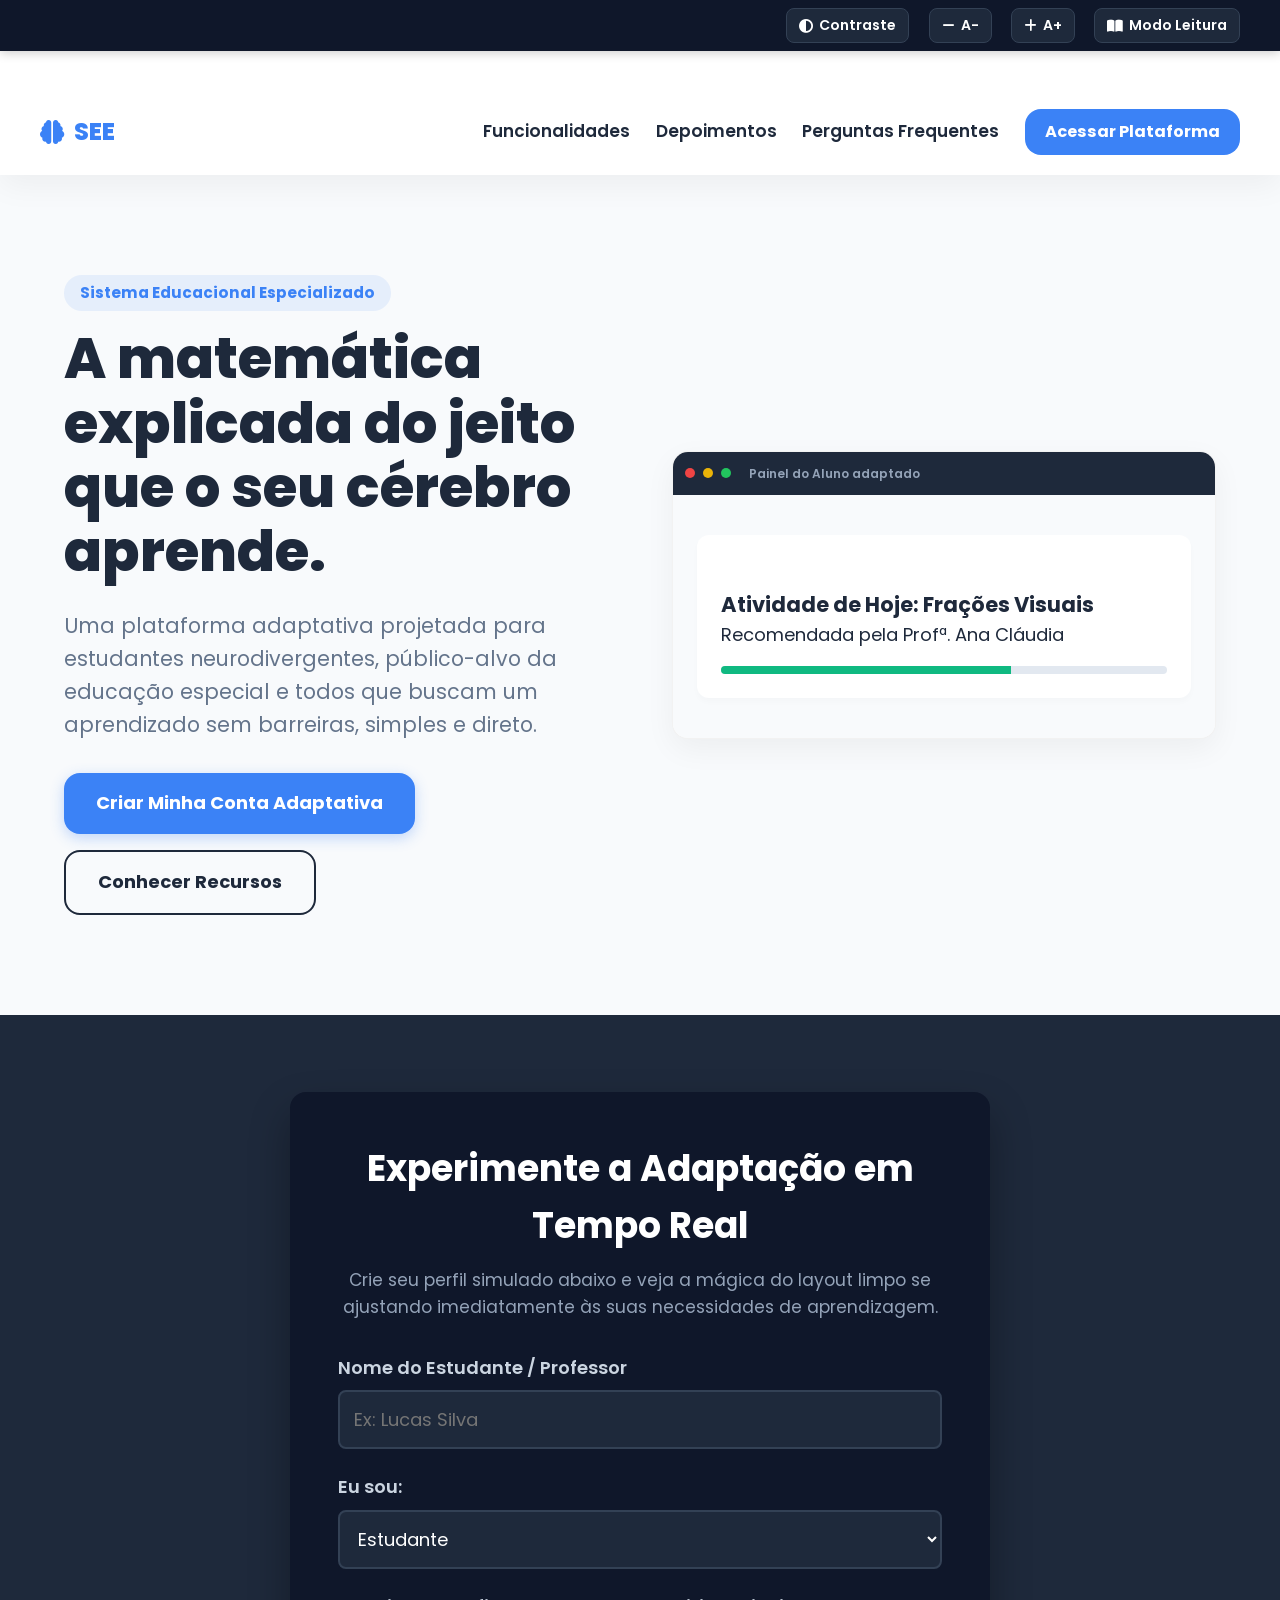
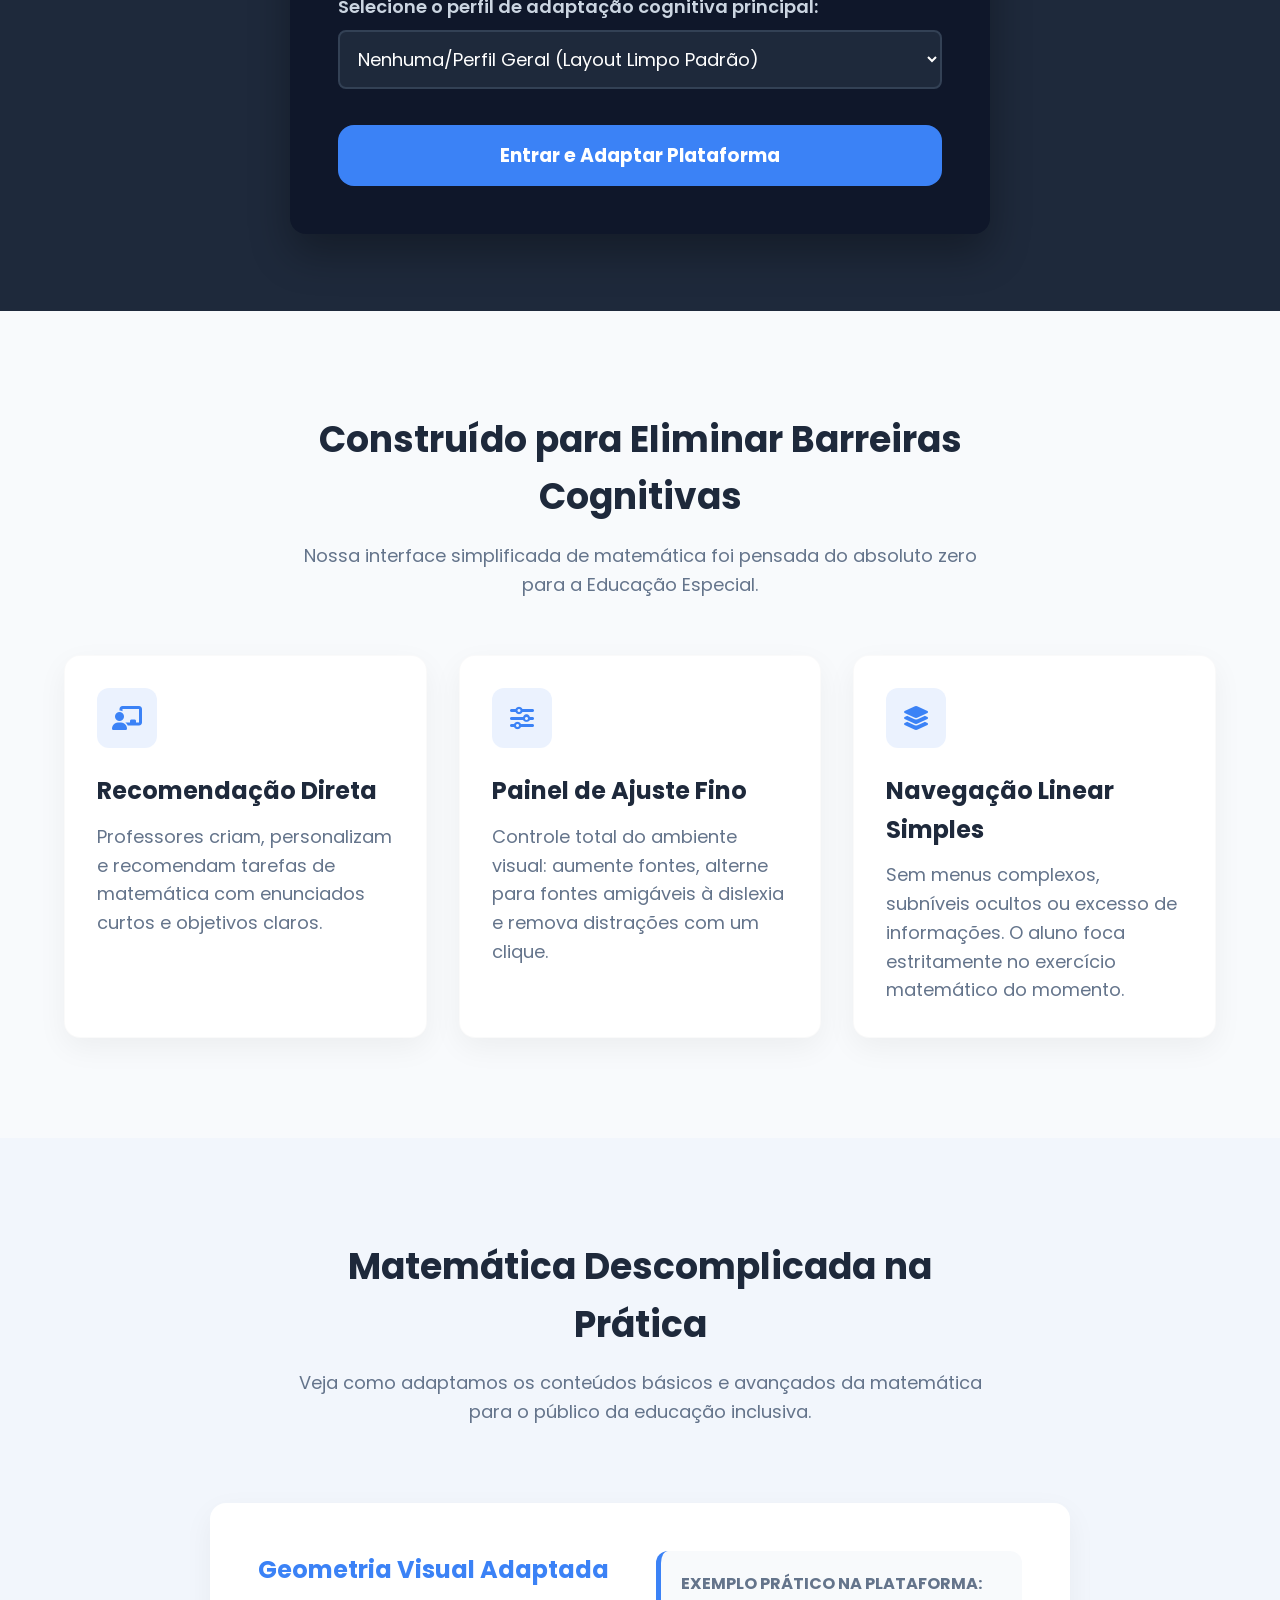
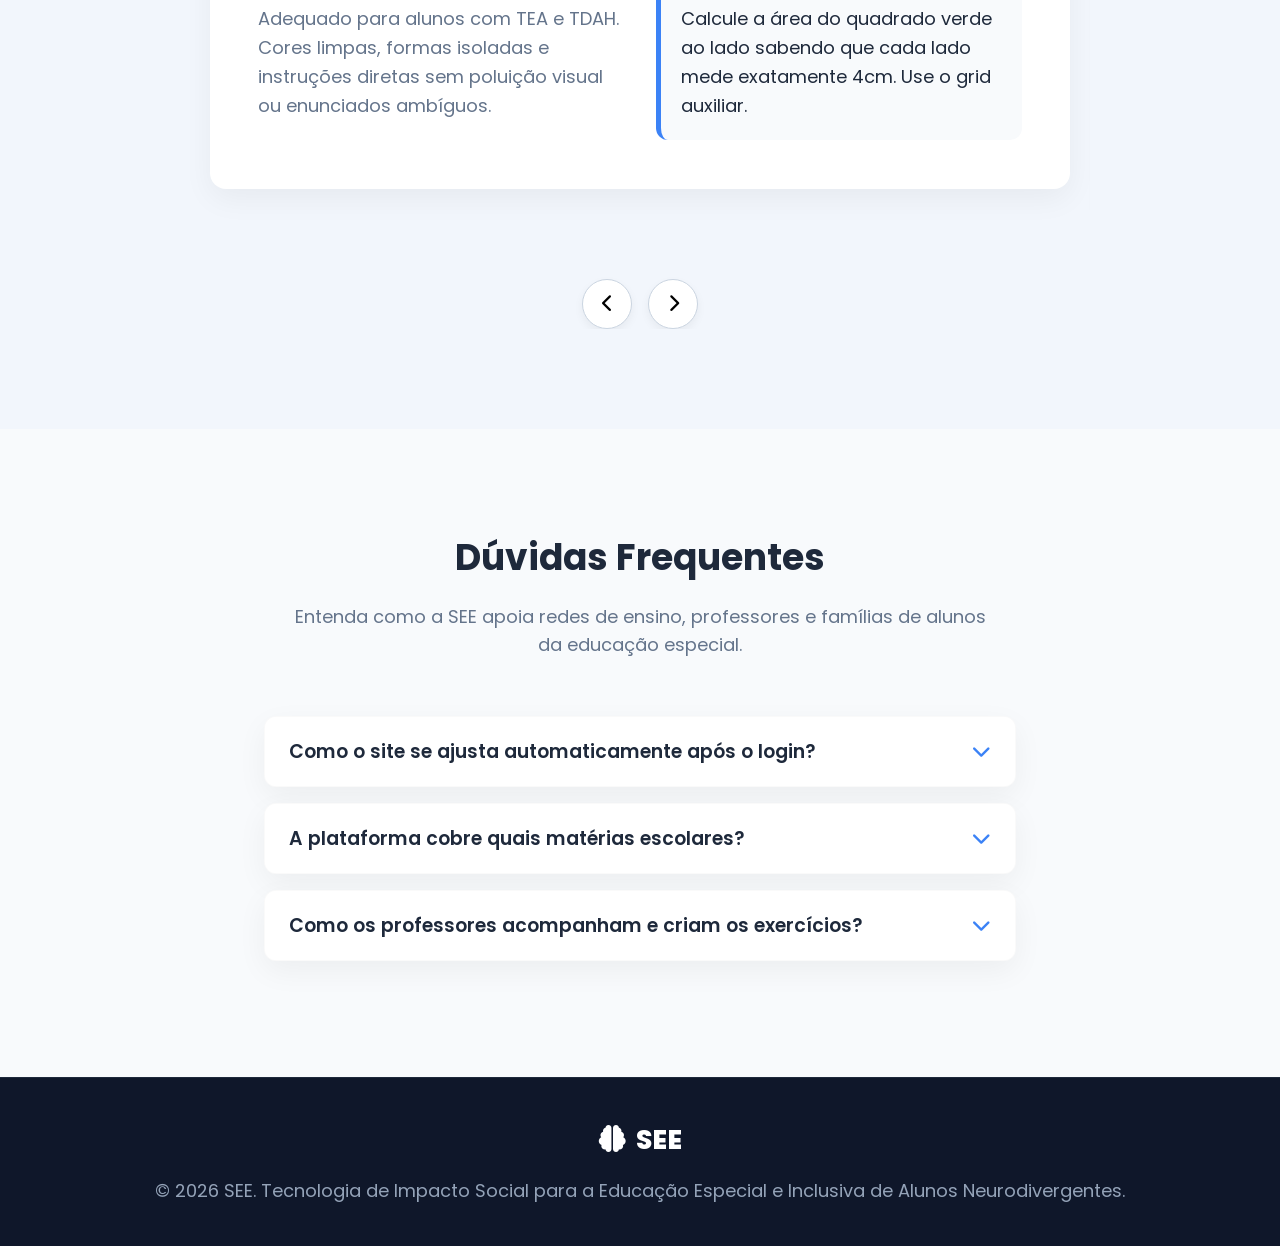
==== index.html @ 88fe9077 "Add files via upload" ====
<!DOCTYPE html>
<html lang="pt-BR">
<head>
    <meta charset="UTF-8">
    <meta name="viewport" content="width=device-width, initial-scale=1.0">
    <title>SEE</title> | Sistema Educacional Especializado</title>
    <link rel="preconnect" href="https://fonts.googleapis.com">
    <link rel="preconnect" href="https://fonts.gstatic.com" crossorigin>
    <link href="https://fonts.googleapis.com/css2?family=Poppins:wght@400;600;700;800&display=swap" rel="stylesheet">
    <link rel="stylesheet" href="https://cdnjs.cloudflare.com/ajax/libs/font-awesome/6.4.0/css/all.min.css">
    <link rel="stylesheet" href="style.css">
</head>
<body>

    <nav class="accessibility-bar" aria-label="Ferramentas de Acessibilidade">
        <div class="accessibility-container">
            <button id="btn-contrast" class="acc-btn" title="Alternar Alto Contraste" aria-label="Alternar Alto Contraste">
                <i class="fa-solid fa-circle-half-stroke" aria-hidden="true"></i> Contraste
            </button>
            <button id="btn-font-decrease" class="acc-btn" title="Diminuir Fonte" aria-label="Diminuir Fonte">
                <i class="fa-solid fa-minus" aria-hidden="true"></i> A-
            </button>
            <button id="btn-font-increase" class="acc-btn" title="Aumentar Fonte" aria-label="Aumentar Fonte">
                <i class="fa-solid fa-plus" aria-hidden="true"></i> A+
            </button>
            <button id="btn-reader-mode" class="acc-btn" title="Alternar Modo de Leitura Limpa" aria-label="Alternar Modo de Leitura Limpa">
                <i class="fa-solid fa-book-open" aria-hidden="true"></i> Modo Leitura
            </button>
        </div>
    </nav>

    <header class="main-header">
        <div class="header-container">
            <a href="#" class="logo" aria-label="Includo Math Home">
                <i class="fa-solid fa-brain" aria-hidden="true"></i> <span>SEE</span>
            </a>
            <nav class="main-nav" aria-label="Navegação Principal">
                <a href="#funcionalidades">Funcionalidades</a>
                <a href="#depoimentos">Depoimentos</a>
                <a href="#faq">Perguntas Frequentes</a>
                <a href="#auth-section" class="btn-primary-sm">Acessar Plataforma</a>
            </nav>
        </div>
    </header>

    <main>
        <section class="hero-section">
            <div class="hero-container">
                <div class="hero-content">
                    <span class="badge">Sistema Educacional Especializado</span>
                    <h1>A matemática explicada do jeito que o seu cérebro aprende.</h1>
                    <p>Uma plataforma adaptativa projetada para estudantes neurodivergentes, público-alvo da educação especial e todos que buscam um aprendizado sem barreiras, simples e direto.</p>
                    <div class="hero-actions">
                        <a href="#auth-section" class="btn-primary">Criar Minha Conta Adaptativa</a>
                        <a href="#funcionalidades" class="btn-secondary">Conhecer Recursos</a>
                    </div>
                </div>
                <div class="hero-image-wrapper">
                    <div class="interactive-preview">
                        <div class="preview-header">
                            <span class="dot"></span><span class="dot"></span><span class="dot"></span>
                            <span class="preview-title">Painel do Aluno adaptado</span>
                        </div>
                        <div class="preview-body">
                            <div class="preview-card">
                                <i class="fa-solid fa-calculator-simple icon-math"></i>
                                <h3>Atividade de Hoje: Frações Visuais</h3>
                                <p>Recomendada pela Profª. Ana Cláudia</p>
                                <div class="progress-bar-mock"><div class="progress-fill"></div></div>
                            </div>
                        </div>
                    </div>
                </div>
            </div>
        </section>

        <section id="auth-section" class="auth-section">
            <div class="auth-container">
                <div class="auth-card">
                    <h2>Experimente a Adaptação em Tempo Real</h2>
                    <p class="auth-subtitle">Crie seu perfil simulado abaixo e veja a mágica do layout limpo se ajustando imediatamente às suas necessidades de aprendizagem.</p>
                    
                    <form id="dynamic-signup-form" onsubmit="event.preventDefault();">
                        <div class="form-group">
                            <label for="user-name">Nome do Estudante / Professor</label>
                            <input type="text" id="user-name" placeholder="Ex: Lucas Silva" required>
                        </div>

                        <div class="form-group">
                            <label for="user-role">Eu sou:</label>
                            <select id="user-role" required>
                                <option value="estudante">Estudante</option>
                                <option value="professor">Professor / Educador Especialista</option>
                            </select>
                        </div>

                        <div class="form-group" id="neuro-group">
                            <label for="neuro-profile">Selecione o perfil de adaptação cognitiva principal:</label>
                            <select id="neuro-profile">
                                <option value="padrao">Nenhuma/Perfil Geral (Layout Limpo Padrão)</option>
                                <option value="tdah">TDAH (Alta Legibilidade, Menos Elementos Visuais, Foco Direto)</option>
                                <option value="tea">Autismo / TEA (Cores Suaves, Sem Distrações, Previsibilidade Alta)</option>
                                <option value="discalculia">Discalculia (Suporte Visual de Números, Fontes Espaçadas)</option>
                                <option value="dislexia">Dislexia (Fonte Opendyslexic Adaptada, Alto Contraste de Linhas)</option>
                            </select>
                        </div>

                        <button type="submit" class="btn-submit">Entrar e Adaptar Plataforma</button>
                    </form>

                    <div id="demo-feedback-message" class="demo-feedback" style="display: none;">
                        <i class="fa-solid fa-circle-check"></i> Perfil aplicado! Note como o espaçamento, fontes e cores se adequaram ao perfil selecionado para facilitar a fixação da matemática.
                    </div>
                </div>
            </div>
        </section>

        <section id="funcionalidades" class="features-section">
            <div class="section-header">
                <h2>Construído para Eliminar Barreiras Cognitivas</h2>
                <p>Nossa interface simplificada de matemática foi pensada do absoluto zero para a Educação Especial.</p>
            </div>
            <div class="features-grid">
                <div class="feature-card">
                    <div class="feature-icon"><i class="fa-solid fa-chalkboard-user"></i></div>
                    <h3>Recomendação Direta</h3>
                    <p>Professores criam, personalizam e recomendam tarefas de matemática com enunciados curtos e objetivos claros.</p>
                </div>
                <div class="feature-card">
                    <div class="feature-icon"><i class="fa-solid fa-sliders"></i></div>
                    <h3>Painel de Ajuste Fino</h3>
                    <p>Controle total do ambiente visual: aumente fontes, alterne para fontes amigáveis à dislexia e remova distrações com um clique.</p>
                </div>
                <div class="feature-card">
                    <div class="feature-icon"><i class="fa-solid fa-layer-group"></i></div>
                    <h3>Navegação Linear Simples</h3>
                    <p>Sem menus complexos, subníveis ocultos ou excesso de informações. O aluno foca estritamente no exercício matemático do momento.</p>
                </div>
            </div>
        </section>

        <section class="carousel-section">
            <div class="section-header">
                <h2>Matemática Descomplicada na Prática</h2>
                <p>Veja como adaptamos os conteúdos básicos e avançados da matemática para o público da educação inclusiva.</p>
            </div>
            <div class="carousel-wrapper">
                <div class="carousel-container" id="dynamic-carousel">
                    </div>
                <div class="carousel-controls">
                    <button id="carousel-prev" class="carousel-arrow" aria-label="Slide anterior"><i class="fa-solid fa-chevron-left"></i></button>
                    <button id="carousel-next" class="carousel-arrow" aria-label="Próximo slide"><i class="fa-solid fa-chevron-right"></i></button>
                </div>
            </div>
        </section>

        <section id="faq" class="faq-section">
            <div class="section-header">
                <h2>Dúvidas Frequentes</h2>
                <p>Entenda como a SEE apoia redes de ensino, professores e famílias de alunos da educação especial.</p>
            </div>
            <div class="faq-container" id="dynamic-accordion">
                </div>
        </section>
    </main>

    <footer class="main-footer">
        <div class="footer-container">
            <div class="footer-brand">
                <a href="#" class="logo-footer"><i class="fa-solid fa-brain"></i> SEE</a>
                <p>&copy; 2026 SEE. Tecnologia de Impacto Social para a Educação Especial e Inclusiva de Alunos Neurodivergentes.</p>
            </div>
        </div>
    </footer>

    <script src="script.js"></script>
</body>
</html>
---- style.css ----
/* ==========================================================================
   1. VARIÁVEIS :ROOT E DESIGN SYSTEM (CLEAN & BOLD)
   ========================================================================== */
:root {
    --bg-primary: #f8fafc;
    --bg-card: #ffffff;
    --text-main: #1e293b;
    --text-muted: #64748b;
    --accent-color: #3b82f6;
    --accent-hover: #1d4ed8;
    --success-color: #10b981;
    --border-radius: 16px;
    --box-shadow: 0 10px 30px rgba(0, 0, 0, 0.05);
    
    /* Configuração de tipografia fluida via clamp */
    --font-base: clamp(14px, 1vw + 12px, 18px);
    --font-heading-lg: clamp(32px, 4vw + 16px, 56px);
    --font-heading-md: clamp(24px, 2.5vw + 14px, 36px);
    --font-heading-sm: clamp(18px, 1.5vw + 14px, 24px);
    
    --transition: all 0.3s cubic-bezier(0.4, 0, 0.2, 1);
}

/* ==========================================================================
   2. REGRAS GERAIS E ACESSIBILIDADE BASE
   ========================================================================== */
* {
    box-sizing: border-box;
    margin: 0;
    padding: 0;
}

html {
    scroll-behavior: smooth;
    font-size: var(--font-base);
}

body {
    font-family: 'Poppins', sans-serif;
    background-color: var(--bg-primary);
    color: var(--text-main);
    line-height: 1.6;
    overflow-x: hidden;
    transition: var(--transition);
}

/* Modo de Leitura Limpa (Acessibilidade Avançada) */
body.reader-mode {
    background-color: #fcf8f2 !important;
    color: #2b2b2b !important;
}
body.reader-mode .hero-image-wrapper, 
body.reader-mode .feature-icon,
body.reader-mode .badge {
    display: none !important;
}
body.reader-mode * {
    letter-spacing: 0.05em !important;
    word-spacing: 0.1em !important;
}

/* Perfis de Adaptação de Neurodivergência Simulados */
body.profile-tdah {
    --bg-primary: #f1f5f9;
    --box-shadow: none;
    border: 1px solid #cbd5e1;
}
body.profile-tea {
    --bg-primary: #f0fdf4;
    --accent-color: #15803d;
    --text-main: #14532d;
}
body.profile-discalculia {
    font-weight: 600;
}
body.profile-dislexia {
    letter-spacing: 0.08em;
    word-spacing: 0.15em;
}

/* ==========================================================================
   3. BARRA DE ACESSIBILIDADE FIXA
   ========================================================================== */
.accessibility-bar {
    position: fixed;
    top: 0;
    left: 0;
    width: 100%;
    background-color: #0f172a;
    color: #ffffff;
    z-index: 1000;
    padding: 8px 16px;
    box-shadow: 0 2px 10px rgba(0,0,0,0.2);
}

.accessibility-container {
    max-width: 1200px;
    margin: 0 auto;
    display: flex;
    justify-content: flex-end;
    gap: clamp(8px, 1.5vw, 20px);
}

.acc-btn {
    background: #1e293b;
    border: 1px solid #334155;
    color: #ffffff;
    padding: 6px 12px;
    border-radius: 8px;
    cursor: pointer;
    font-size: 14px;
    font-family: inherit;
    font-weight: 600;
    display: inline-flex;
    align-items: center;
    gap: 6px;
    transition: var(--transition);
}

.acc-btn:hover, .acc-btn:focus {
    background-color: var(--accent-color);
    border-color: var(--accent-color);
}

/* ==========================================================================
   4. LAYOUTS E COMPONENTES ESTRUTURAIS
   ========================================================================== */
.main-header {
    background-color: var(--bg-card);
    padding: 80px 24px 20px 24px; /* Compensação da barra fixa superior */
    box-shadow: var(--box-shadow);
}

.header-container {
    max-width: 1200px;
    margin: 0 auto;
    display: flex;
    justify-content: space-between;
    align-items: center;
    flex-wrap: wrap;
    gap: 16px;
}

.logo {
    font-size: var(--font-heading-sm);
    font-weight: 800;
    color: var(--accent-color);
    text-decoration: none;
    display: flex;
    align-items: center;
    gap: 10px;
}

.main-nav {
    display: flex;
    align-items: center;
    gap: clamp(12px, 2vw, 32px);
}

.main-nav a:not(.btn-primary-sm) {
    color: var(--text-main);
    text-decoration: none;
    font-weight: 600;
    font-size: 0.95rem;
    transition: var(--transition);
}

.main-nav a:not(.btn-primary-sm):hover {
    color: var(--accent-color);
}

/* Botões Modernos */
.btn-primary, .btn-primary-sm, .btn-secondary, .btn-submit {
    font-family: inherit;
    font-weight: 700;
    text-decoration: none;
    border-radius: var(--border-radius);
    transition: var(--transition);
    cursor: pointer;
    display: inline-flex;
    align-items: center;
    justify-content: center;
}

.btn-primary {
    background-color: var(--accent-color);
    color: #ffffff;
    padding: 16px 32px;
    box-shadow: 0 4px 14px rgba(59, 130, 246, 0.3);
}

.btn-primary:hover {
    background-color: var(--accent-hover);
    transform: translateY(-2px);
}

.btn-primary-sm {
    background-color: var(--accent-color);
    color: #ffffff;
    padding: 10px 20px;
    font-size: 0.9rem;
}

.btn-secondary {
    background-color: transparent;
    color: var(--text-main);
    border: 2px solid var(--text-main);
    padding: 16px 32px;
}

.btn-secondary:hover {
    background-color: var(--text-main);
    color: var(--bg-card);
}

/* ==========================================================================
   5. SEÇÕES DE CONTEÚDO (HERO, AUTENTICAÇÃO, RECURSOS)
   ========================================================================== */
.hero-section {
    padding: clamp(40px, 8vw, 100px) 24px;
    max-width: 1200px;
    margin: 0 auto;
}

.hero-container {
    display: grid;
    grid-template-columns: repeat(auto-fit, minmax(300px, 130fr));
    gap: clamp(24px, 5vw, 64px);
    align-items: center;
}

.badge {
    background-color: rgba(59, 130, 246, 0.1);
    color: var(--accent-color);
    padding: 6px 16px;
    border-radius: 50px;
    font-weight: 700;
    font-size: 0.85rem;
    display: inline-block;
    margin-bottom: 16px;
}

.hero-content h1 {
    font-size: var(--font-heading-lg);
    line-height: 1.15;
    font-weight: 800;
    margin-bottom: 24px;
    color: var(--text-main);
}

.hero-content p {
    font-size: 1.15rem;
    color: var(--text-muted);
    margin-bottom: 32px;
}

.hero-actions {
    display: flex;
    flex-wrap: wrap;
    gap: 16px;
}

/* Simulador Interativo Real-Time */
.interactive-preview {
    background-color: var(--bg-card);
    border-radius: var(--border-radius);
    box-shadow: var(--box-shadow);
    border: 1px solid rgba(0,0,0,0.05);
    overflow: hidden;
}

.preview-header {
    background-color: #1e293b;
    padding: 12px;
    display: flex;
    align-items: center;
    gap: 8px;
}

.preview-header .dot {
    width: 10px;
    height: 10px;
    border-radius: 50%;
    background-color: #ef4444;
    display: inline-block;
}
.preview-header .dot:nth-child(2) { background-color: #eab308; }
.preview-header .dot:nth-child(3) { background-color: #22c55e; }

.preview-title {
    color: #94a3b8;
    font-size: 12px;
    margin-left: 10px;
    font-weight: 600;
}

.preview-body {
    padding: 40px 24px;
    background-color: var(--bg-primary);
}

.preview-card {
    background: var(--bg-card);
    padding: 24px;
    border-radius: 12px;
    box-shadow: 0 4px 6px rgba(0,0,0,0.02);
}

.icon-math {
    font-size: 32px;
    color: var(--accent-color);
    margin-bottom: 16px;
}

.progress-bar-mock {
    background-color: #e2e8f0;
    height: 8px;
    border-radius: 4px;
    margin-top: 16px;
    overflow: hidden;
}

.progress-fill {
    background-color: var(--success-color);
    width: 65%;
    height: 100%;
}

/* Seção de Formulário / Cadastro Real */
.auth-section {
    background-color: #1e293b;
    color: #ffffff;
    padding: clamp(40px, 6vw, 80px) 24px;
}

.auth-container {
    max-width: 700px;
    margin: 0 auto;
}

.auth-card {
    background-color: #0f172a;
    padding: clamp(24px, 4vw, 48px);
    border-radius: var(--border-radius);
    box-shadow: 0 20px 40px rgba(0,0,0,0.3);
}

.auth-card h2 {
    font-size: var(--font-heading-md);
    text-align: center;
    margin-bottom: 12px;
}

.auth-subtitle {
    text-align: center;
    color: #94a3b8;
    margin-bottom: 32px;
    font-size: 0.95rem;
}

.form-group {
    margin-bottom: 24px;
}

.form-group label {
    display: block;
    margin-bottom: 8px;
    font-weight: 600;
    color: #cbd5e1;
}

.form-group input, .form-group select {
    width: 100%;
    padding: 14px;
    background-color: #1e293b;
    border: 2px solid #334155;
    border-radius: 8px;
    color: #ffffff;
    font-family: inherit;
    font-size: 1rem;
    transition: var(--transition);
}

.form-group input:focus, .form-group select:focus {
    border-color: var(--accent-color);
    outline: none;
}

.btn-submit {
    width: 100%;
    background-color: var(--accent-color);
    color: #ffffff;
    border: none;
    padding: 16px;
    font-size: 1.05rem;
    margin-top: 12px;
}

.btn-submit:hover {
    background-color: var(--accent-hover);
}

.demo-feedback {
    background-color: rgba(16, 185, 129, 0.15);
    border: 1px solid var(--success-color);
    color: #34d399;
    padding: 16px;
    border-radius: 8px;
    margin-top: 20px;
    font-weight: 600;
    display: flex;
    align-items: center;
    gap: 12px;
}

/* Recursos Estáticos Grid */
.features-section {
    padding: clamp(60px, 8vw, 100px) 24px;
    max-width: 1200px;
    margin: 0 auto;
}

.section-header {
    text-align: center;
    max-width: 700px;
    margin: 0 auto 56px auto;
}

.section-header h2 {
    font-size: var(--font-heading-md);
    margin-bottom: 16px;
}

.section-header p {
    color: var(--text-muted);
}

.features-grid {
    display: grid;
    grid-template-columns: repeat(auto-fit, minmax(280px, 1fr));
    gap: clamp(16px, 3vw, 32px);
}

.feature-card {
    background-color: var(--bg-card);
    padding: 32px;
    border-radius: var(--border-radius);
    box-shadow: var(--box-shadow);
    border: 1px solid rgba(0,0,0,0.02);
    transition: var(--transition);
}

.feature-card:hover {
    transform: translateY(-4px);
}

.feature-icon {
    width: 60px;
    height: 60px;
    background-color: rgba(59, 130, 246, 0.1);
    color: var(--accent-color);
    border-radius: 12px;
    display: flex;
    align-items: center;
    justify-content: center;
    font-size: 24px;
    margin-bottom: 24px;
}

.feature-card h3 {
    font-size: var(--font-heading-sm);
    margin-bottom: 12px;
}

.feature-card p {
    color: var(--text-muted);
}

/* ==========================================================================
   6. COMPONENTE 1: CARROSSEL DE MATEMÁTICA INCLUSIVA
   ========================================================================== */
.carousel-section {
    background-color: rgba(59, 130, 246, 0.03);
    padding: clamp(60px, 8vw, 100px) 24px;
}

.carousel-wrapper {
    max-width: 900px;
    margin: 0 auto;
    position: relative;
    overflow: hidden;
}

.carousel-container {
    display: flex;
    transition: transform 0.5s ease-in-out;
}

.carousel-item {
    min-width: 100%;
    box-sizing: border-box;
    padding: 20px;
}

.carousel-card {
    background-color: var(--bg-card);
    border-radius: var(--border-radius);
    padding: clamp(24px, 5vw, 48px);
    box-shadow: var(--box-shadow);
    display: grid;
    grid-template-columns: repeat(auto-fit, minmax(250px, 1fr));
    gap: 32px;
    align-items: center;
}

.carousel-item-content h3 {
    font-size: var(--font-heading-sm);
    margin-bottom: 16px;
    color: var(--accent-color);
}

.carousel-item-content p {
    color: var(--text-muted);
    margin-bottom: 20px;
}

.carousel-example-box {
    background-color: var(--bg-primary);
    padding: 20px;
    border-radius: 12px;
    border-left: 5px solid var(--accent-color);
}

.carousel-example-box strong {
    display: block;
    margin-bottom: 8px;
    font-size: 0.9rem;
    text-transform: uppercase;
    color: var(--text-muted);
}

.carousel-controls {
    display: flex;
    justify-content: center;
    gap: 16px;
    margin-top: 32px;
}

.carousel-arrow {
    background-color: var(--bg-card);
    border: 1px solid #cbd5e1;
    width: 50px;
    height: 50px;
    border-radius: 50%;
    cursor: pointer;
    display: flex;
    align-items: center;
    justify-content: center;
    font-size: 18px;
    box-shadow: 0 4px 10px rgba(0,0,0,0.05);
    transition: var(--transition);
}

.carousel-arrow:hover {
    background-color: var(--accent-color);
    color: #ffffff;
    border-color: var(--accent-color);
}

/* ==========================================================================
   7. COMPONENTE 2: ACORDEÃO (FAQ)
   ========================================================================== */
.faq-section {
    padding: clamp(60px, 8vw, 100px) 24px;
    max-width: 800px;
    margin: 0 auto;
}

.faq-item {
    background-color: var(--bg-card);
    border-radius: 12px;
    margin-bottom: 16px;
    box-shadow: var(--box-shadow);
    overflow: hidden;
    border: 1px solid rgba(0,0,0,0.02);
}

.faq-trigger {
    width: 100%;
    padding: 20px 24px;
    background: none;
    border: none;
    text-align: left;
    font-family: inherit;
    font-size: 1.05rem;
    font-weight: 600;
    color: var(--text-main);
    cursor: pointer;
    display: flex;
    justify-content: space-between;
    align-items: center;
    gap: 16px;
}

.faq-icon-state {
    transition: transform 0.3s ease;
    color: var(--accent-color);
}

.faq-item.active .faq-icon-state {
    transform: rotate(180deg);
}

.faq-content {
    max-height: 0;
    overflow: hidden;
    transition: max-height 0.3s ease-out;
    background-color: rgba(0,0,0,0.01);
}

.faq-content-inner {
    padding: 0 24px 24px 24px;
    color: var(--text-muted);
    font-size: 0.95rem;
    line-height: 1.6;
}

/* ==========================================================================
   8. RODAPÉ
   ========================================================================== */
.main-footer {
    background-color: #0f172a;
    color: #94a3b8;
    padding: 40px 24px;
    border-top: 1px solid #1e293b;
}

.footer-container {
    max-width: 1200px;
    margin: 0 auto;
    text-align: center;
}

.logo-footer {
    font-size: 1.5rem;
    font-weight: 800;
    color: #ffffff;
    text-decoration: none;
    display: inline-flex;
    align-items: center;
    gap: 10px;
    margin-bottom: 16px;
}

/* ==========================================================================
   9. BLINDAGEM DO MODO DE CONTRASTE (OBRIGATÓRIO)
   ========================================================================== */
body.high-contrast, body.high-contrast *:not(i):not(.icon) {
    background-color: #000 !important;
    color: #fff !important;
    border: 1px solid #ff0 !important;
    background-image: none !important;
    box-shadow: none !important;
    text-shadow: none !important;
}
body.high-contrast a, body.high-contrast button {
    color: #ff0 !important;
    text-decoration: underline !important;
    font-weight: bold !important;
}
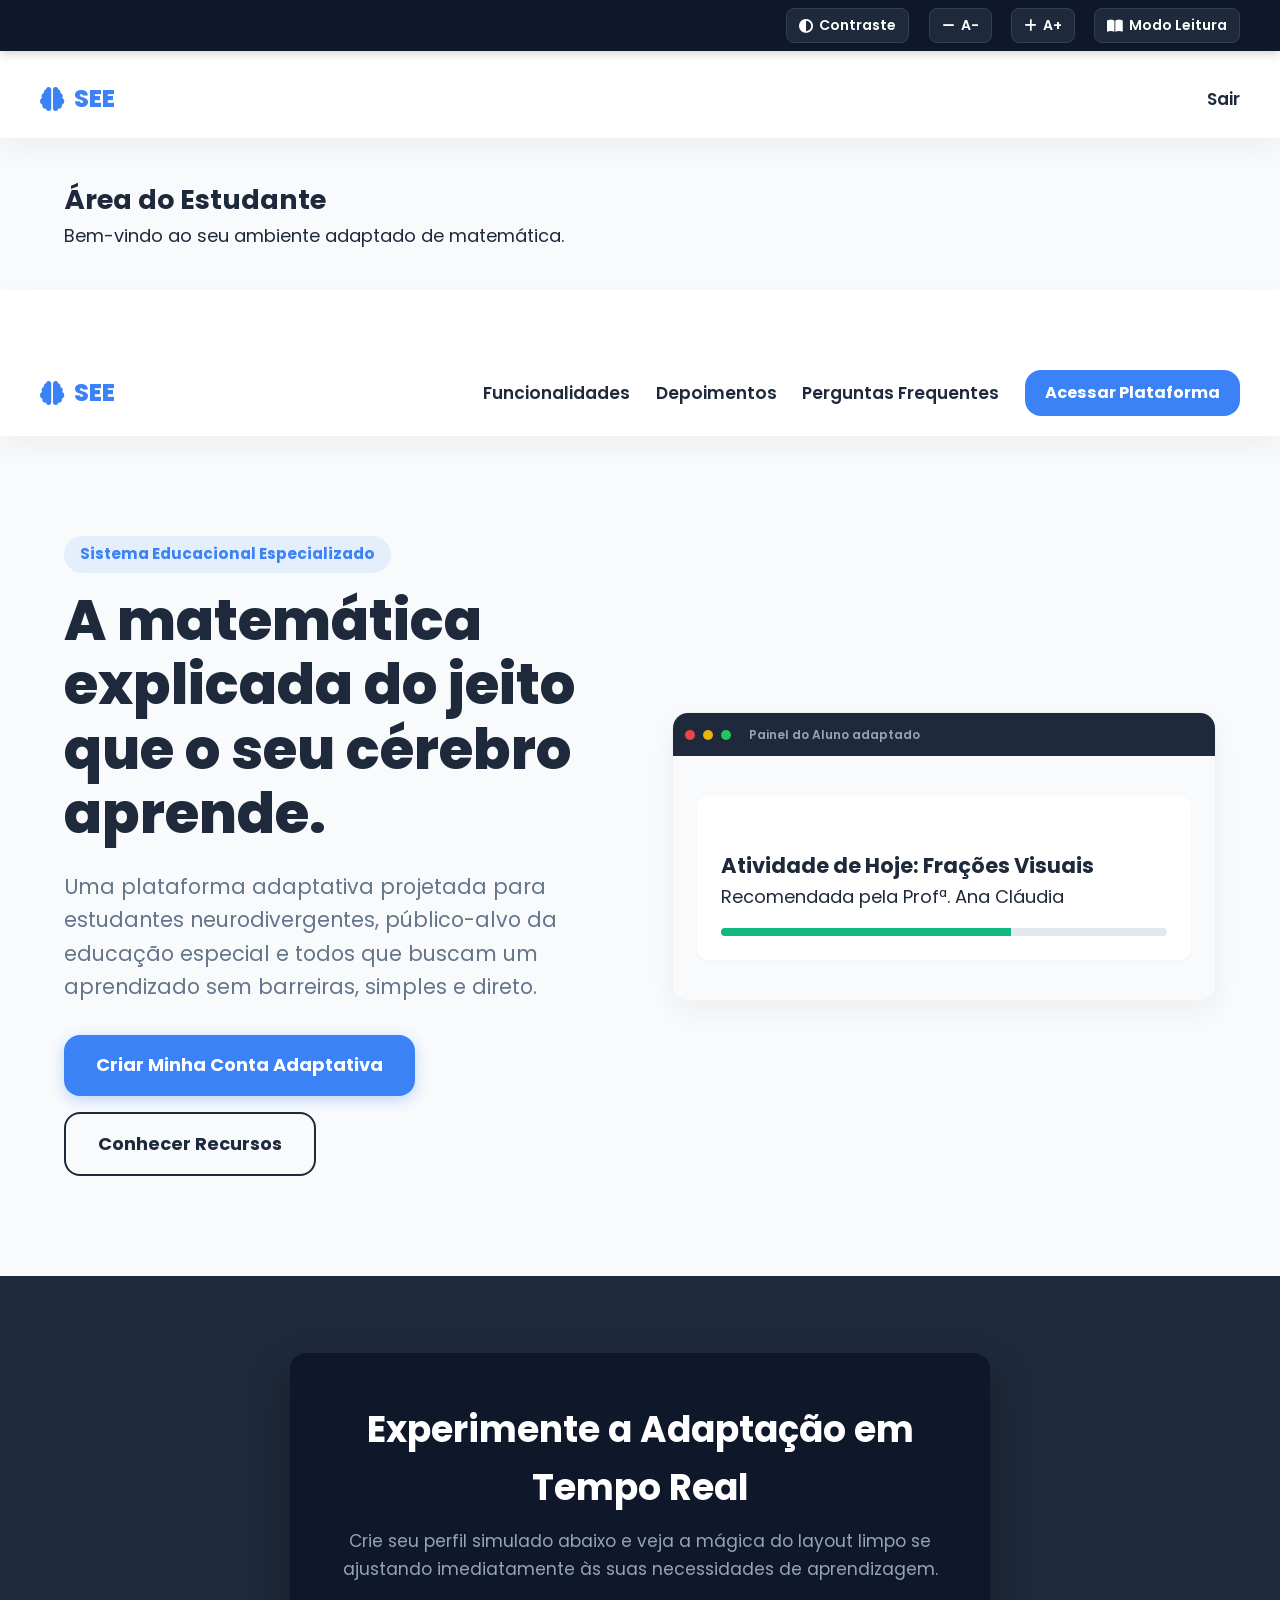
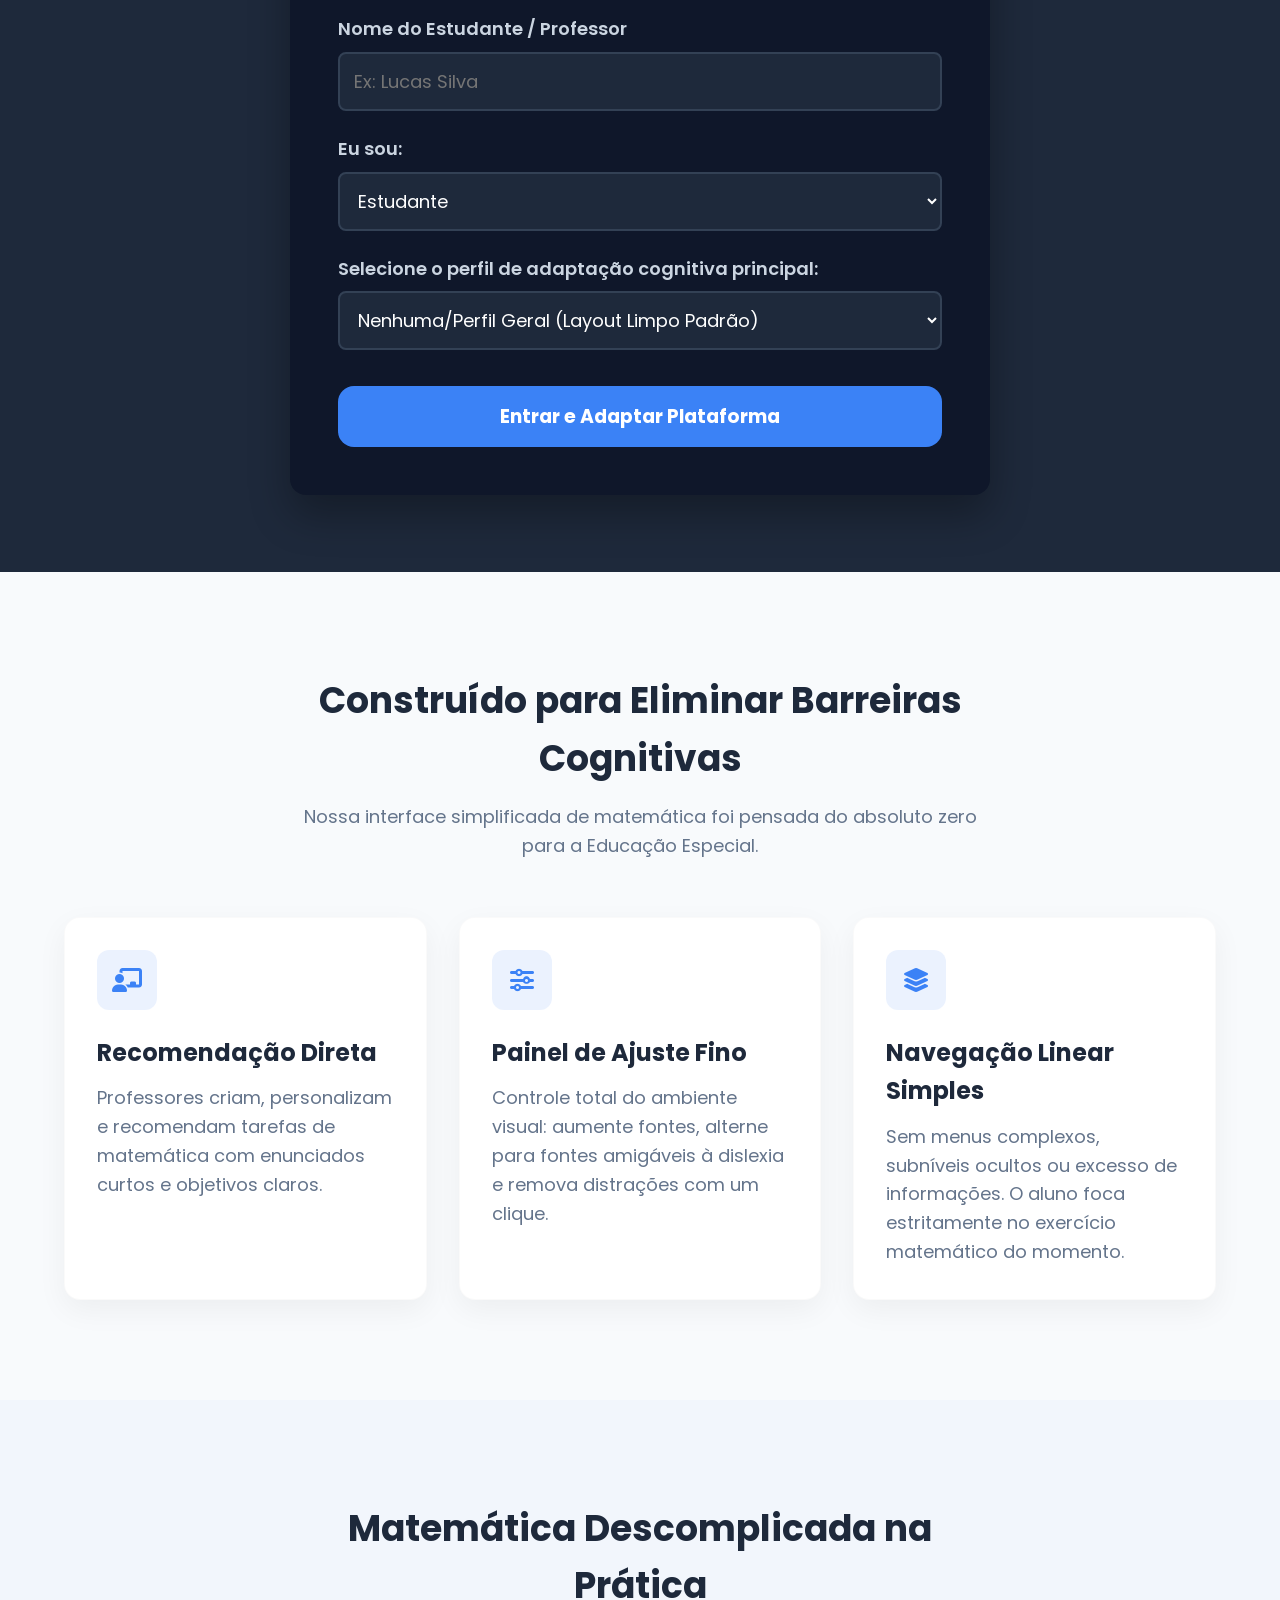
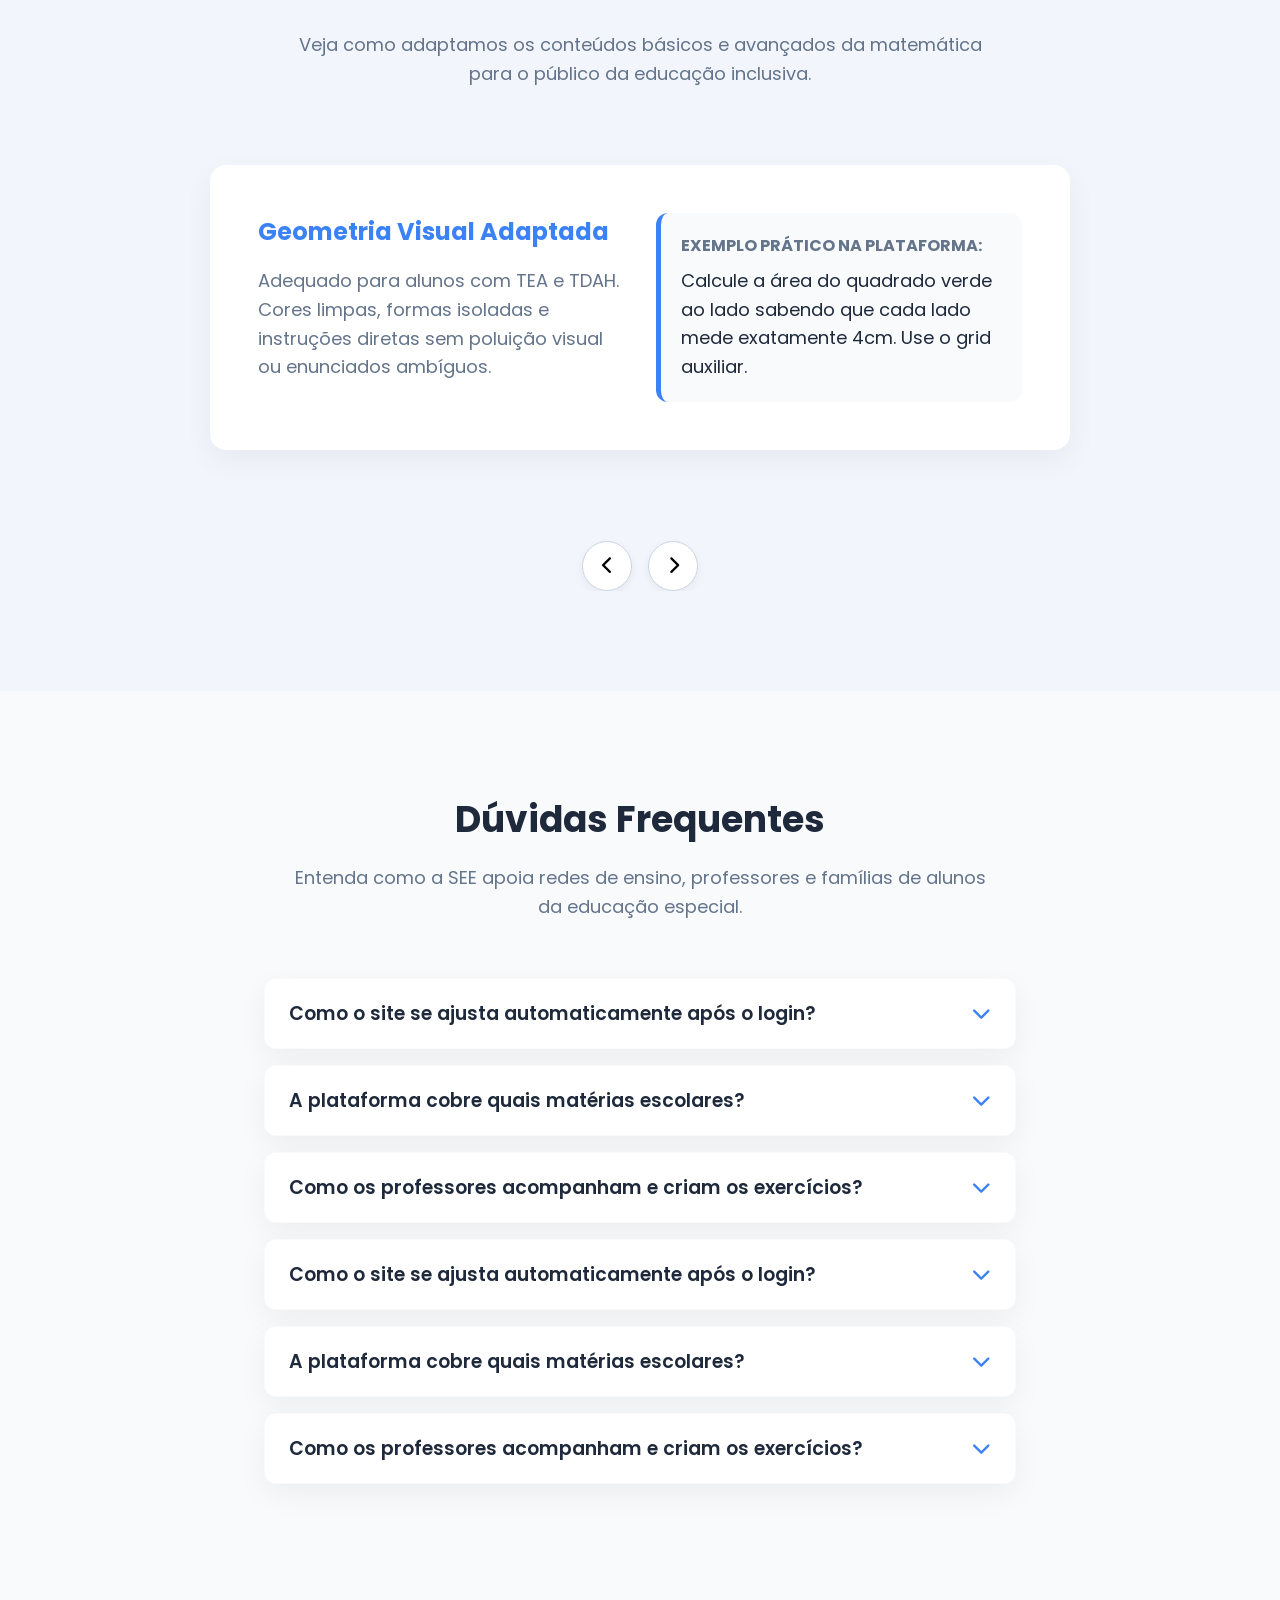
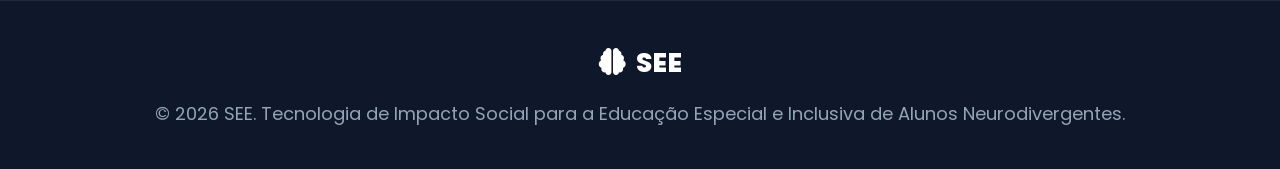
==== commit 9b04b7b4: "1" ====
--- a/index.html
+++ b/index.html
@@ -3,31 +3,40 @@
 <head>
     <meta charset="UTF-8">
     <meta name="viewport" content="width=device-width, initial-scale=1.0">
-    <title>SEE</title> | Sistema Educacional Especializado</title>
+    <title>Painel do Aluno | SEE</title>
     <link rel="preconnect" href="https://fonts.googleapis.com">
     <link rel="preconnect" href="https://fonts.gstatic.com" crossorigin>
     <link href="https://fonts.googleapis.com/css2?family=Poppins:wght@400;600;700;800&display=swap" rel="stylesheet">
     <link rel="stylesheet" href="https://cdnjs.cloudflare.com/ajax/libs/font-awesome/6.4.0/css/all.min.css">
-    <link rel="stylesheet" href="style.css">
-</head>
+    <link rel="stylesheet" href="style.css"> </head>
 <body>
 
     <nav class="accessibility-bar" aria-label="Ferramentas de Acessibilidade">
         <div class="accessibility-container">
-            <button id="btn-contrast" class="acc-btn" title="Alternar Alto Contraste" aria-label="Alternar Alto Contraste">
-                <i class="fa-solid fa-circle-half-stroke" aria-hidden="true"></i> Contraste
-            </button>
-            <button id="btn-font-decrease" class="acc-btn" title="Diminuir Fonte" aria-label="Diminuir Fonte">
-                <i class="fa-solid fa-minus" aria-hidden="true"></i> A-
-            </button>
-            <button id="btn-font-increase" class="acc-btn" title="Aumentar Fonte" aria-label="Aumentar Fonte">
-                <i class="fa-solid fa-plus" aria-hidden="true"></i> A+
-            </button>
-            <button id="btn-reader-mode" class="acc-btn" title="Alternar Modo de Leitura Limpa" aria-label="Alternar Modo de Leitura Limpa">
-                <i class="fa-solid fa-book-open" aria-hidden="true"></i> Modo Leitura
-            </button>
+            <button id="btn-contrast" class="acc-btn"><i class="fa-solid fa-circle-half-stroke"></i> Contraste</button>
+            <button id="btn-font-decrease" class="acc-btn"><i class="fa-solid fa-minus"></i> A-</button>
+            <button id="btn-font-increase" class="acc-btn"><i class="fa-solid fa-plus"></i> A+</button>
+            <button id="btn-reader-mode" class="acc-btn"><i class="fa-solid fa-book-open"></i> Modo Leitura</button>
         </div>
     </nav>
+
+    <header class="main-header">
+        <div class="header-container">
+            <a href="index.html" class="logo"><i class="fa-solid fa-brain"></i> <span>SEE</span></a>
+            <nav class="main-nav">
+                <a href="index.html">Sair</a>
+            </nav>
+        </div>
+    </header>
+
+    <main style="padding: 40px 24px; max-width: 1200px; margin: 0 auto;">
+        <h2>Área do Estudante</h2>
+        <p>Bem-vindo ao seu ambiente adaptado de matemática.</p>
+        
+        </main>
+
+    <script src="script.js"></script> </body>
+</html>
 
     <header class="main-header">
         <div class="header-container">
